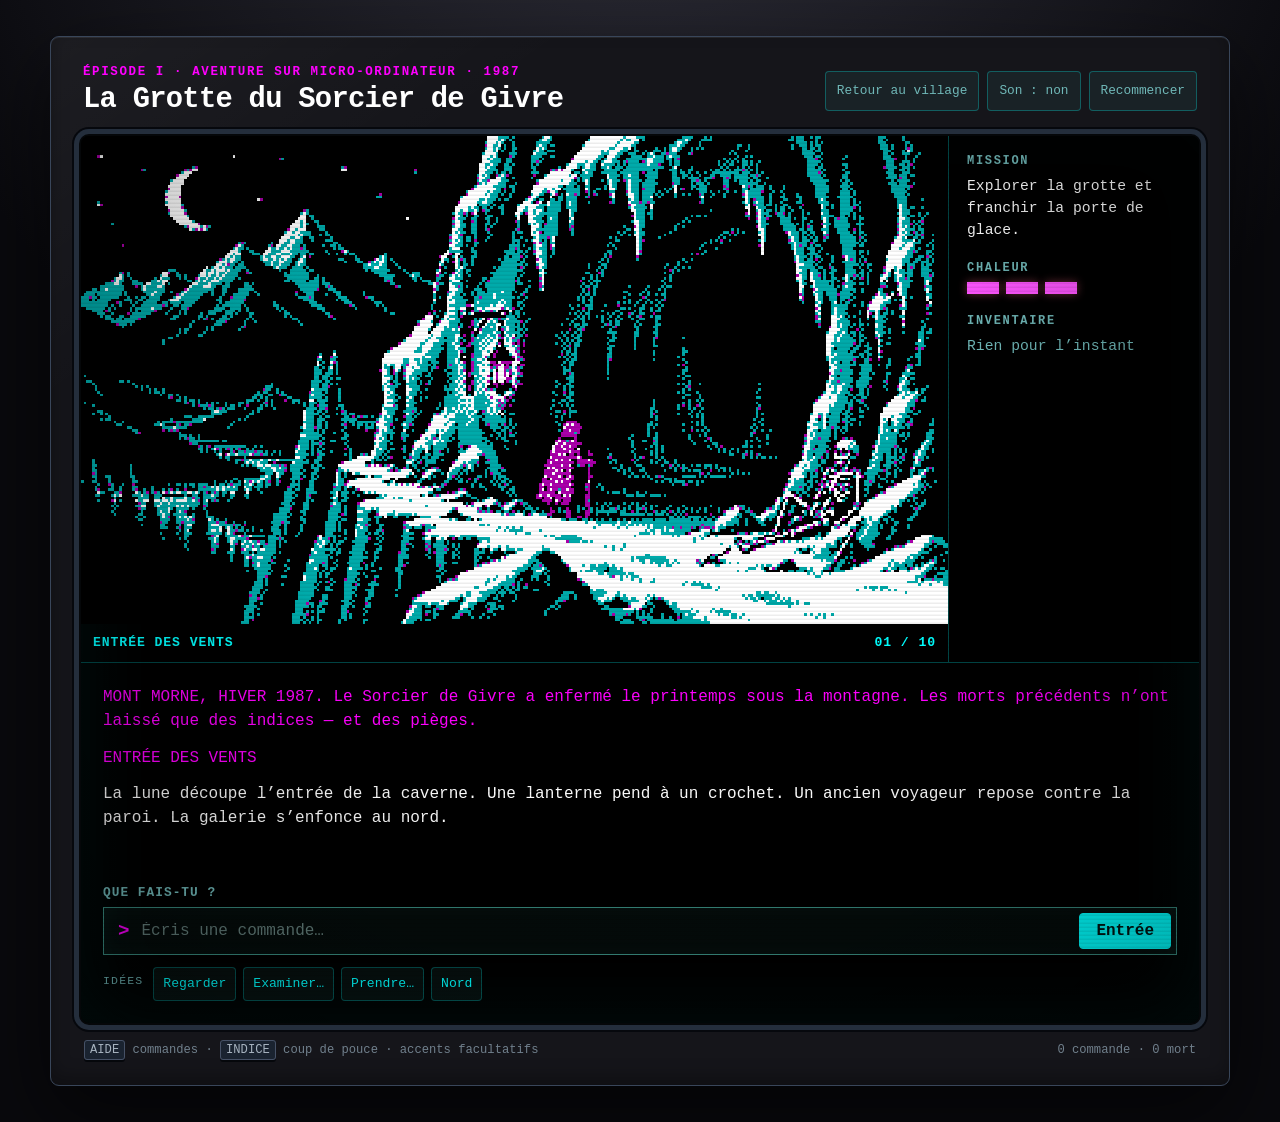
==== episode1.html @ ca0611a8 "deuxième aventure" ====
<!doctype html>
<html lang="fr">
  <head>
    <meta charset="utf-8" />
    <meta name="viewport" content="width=device-width, initial-scale=1" />
    <meta
      name="description"
      content="La Grotte du Sorcier de Givre, première aventure des Chroniques des Terres Obscures."
    />
    <meta name="theme-color" content="#070b12" />
    <title>La Grotte du Sorcier de Givre · Les Chroniques des Terres Obscures</title>
    <link rel="stylesheet" href="styles.css" />
  </head>
  <body>
    <main class="machine" aria-label="Jeu La Grotte du Sorcier de Givre">
      <header class="machine__header">
        <div>
          <p class="eyebrow">Épisode I · Aventure sur micro-ordinateur · 1987</p>
          <h1>La Grotte du Sorcier de Givre</h1>
        </div>
        <div class="header-actions">
          <a class="icon-button episode-link" href="index.html">Retour au village</a>
          <button class="icon-button" id="soundButton" type="button" aria-pressed="false">
            Son : non
          </button>
          <button class="icon-button" id="restartButton" type="button">Recommencer</button>
        </div>
      </header>

      <section class="screen" aria-label="Écran du jeu">
        <div class="screen__glow" aria-hidden="true"></div>
        <div class="screen__scanlines" aria-hidden="true"></div>

        <div class="game-grid">
          <section class="scene-panel" aria-label="Illustration du lieu">
            <canvas
              id="sceneCanvas"
              width="320"
              height="180"
              role="img"
              aria-label="La salle actuelle de la grotte"
            ></canvas>
            <div class="scene-caption">
              <span id="roomName">Entrée des vents</span>
              <span id="roomIndex">01 / 10</span>
            </div>
          </section>

          <aside class="status-panel" aria-label="État de l'aventure">
            <section>
              <h2>Mission</h2>
              <p id="objective">Trouver un passage vers le sorcier.</p>
            </section>
            <section>
              <h2>Chaleur</h2>
              <div id="warmth" class="warmth" aria-label="Chaleur : trois sur trois"></div>
            </section>
            <section>
              <h2>Inventaire</h2>
              <ul id="inventory" class="inventory-list">
                <li class="empty">Rien pour l'instant</li>
              </ul>
            </section>
          </aside>

          <section class="terminal-panel">
            <div id="gameLog" class="game-log" role="log" aria-live="polite"></div>

            <form id="commandForm" class="command-form" autocomplete="off">
              <label for="commandInput">Que fais-tu&nbsp;?</label>
              <div class="command-row">
                <span aria-hidden="true">&gt;</span>
                <input
                  id="commandInput"
                  name="command"
                  type="text"
                  inputmode="text"
                  autocapitalize="sentences"
                  enterkeyhint="send"
                  placeholder="Écris une commande…"
                  aria-describedby="commandHelp"
                />
                <button type="submit">Entrée</button>
              </div>
              <p id="commandHelp" class="sr-only">
                Par exemple : regarder, prendre la lanterne, aller au nord ou inventaire.
              </p>
            </form>

            <div class="suggestion-wrap">
              <span>Idées</span>
              <div id="suggestions" class="suggestions" aria-label="Commandes suggérées"></div>
            </div>
          </section>
        </div>
      </section>

      <footer class="machine__footer">
        <p><kbd>AIDE</kbd> commandes · <kbd>INDICE</kbd> coup de pouce · accents facultatifs</p>
        <p id="moveCounter">0 commande</p>
      </footer>
    </main>

    <dialog id="endingDialog" class="ending-dialog">
      <div class="ending-art" aria-hidden="true">✦</div>
      <p class="eyebrow">Aventure terminée</p>
      <h2>Le printemps revient</h2>
      <p id="endingText"></p>
      <button id="playAgainButton" type="button">Rejouer l’aventure</button>
    </dialog>

    <dialog id="deathDialog" class="ending-dialog death-dialog">
      <div class="death-rune" aria-hidden="true">☠</div>
      <p class="eyebrow">Vous êtes mort</p>
      <h2 id="deathTitle">La montagne vous a vaincu</h2>
      <p id="deathText"></p>
      <div class="dialog-actions">
        <button id="continueButton" type="button">Reprendre au dernier refuge</button>
        <button id="deathRestartButton" class="secondary-button" type="button">Tout recommencer</button>
      </div>
    </dialog>

    <script src="game.js"></script>
  </body>
</html>
---- styles.css ----
:root {
  color-scheme: dark;
  --ink: #ffffff;
  --muted: #70b8b8;
  --cyan: #00ffff;
  --amber: #ff00ff;
  --red: #ff55ff;
  --violet: #00ffff;
  --screen: #000000;
  --case: #15151a;
  --case-edge: #4a4a55;
  --panel: #000000;
  --line: rgba(0, 255, 255, 0.27);
  font-family: "Courier New", Courier, monospace;
}

* {
  box-sizing: border-box;
}

html {
  min-height: 100%;
  background: #09090d;
}

body {
  min-height: 100vh;
  margin: 0;
  padding: clamp(12px, 3vw, 36px);
  color: var(--ink);
  background:
    radial-gradient(circle at 50% -20%, #30303b 0, transparent 52%),
    #09090d;
}

button,
input {
  font: inherit;
}

button {
  color: inherit;
}

.episode-link {
  display: inline-flex;
  align-items: center;
  justify-content: center;
  text-decoration: none;
}

button:focus-visible,
input:focus-visible,
.episode-link:focus-visible {
  outline: 3px solid var(--amber);
  outline-offset: 3px;
}

.machine {
  width: min(1180px, 100%);
  margin: 0 auto;
  padding: clamp(14px, 2.4vw, 28px);
  border: 1px solid #39465a;
  border-radius: 9px;
  background:
    linear-gradient(145deg, rgba(255, 255, 255, 0.035), transparent 20%),
    var(--case);
  box-shadow:
    0 30px 80px rgba(0, 0, 0, 0.58),
    inset 0 1px 0 rgba(255, 255, 255, 0.08),
    inset 0 -8px 18px rgba(0, 0, 0, 0.3);
}

.machine__header,
.machine__footer,
.scene-caption,
.command-row,
.suggestion-wrap {
  display: flex;
  align-items: center;
}

.machine__header {
  justify-content: space-between;
  gap: 24px;
  padding: 0 4px 18px;
}

.eyebrow {
  margin: 0 0 5px;
  color: var(--amber);
  font-size: 0.78rem;
  font-weight: 700;
  letter-spacing: 0.13em;
  text-transform: uppercase;
}

h1 {
  margin: 0;
  font-size: clamp(1.15rem, 3vw, 1.8rem);
  line-height: 1.12;
  letter-spacing: -0.025em;
}

.header-actions {
  display: flex;
  flex: 0 0 auto;
  gap: 8px;
}

.icon-button,
.suggestions button,
.command-row button,
.ending-dialog button {
  border: 1px solid var(--line);
  border-radius: 4px;
  background: rgba(100, 245, 225, 0.06);
  cursor: pointer;
  transition: background 120ms ease, border-color 120ms ease, transform 80ms ease;
}

.icon-button {
  min-height: 40px;
  padding: 8px 11px;
  color: var(--muted);
  font-size: 0.8rem;
}

.icon-button:hover,
.suggestions button:hover,
.command-row button:hover,
.ending-dialog button:hover {
  border-color: var(--cyan);
  background: rgba(100, 245, 225, 0.14);
}

.icon-button:active,
.suggestions button:active,
.command-row button:active,
.ending-dialog button:active {
  transform: translateY(1px);
}

.screen {
  position: relative;
  overflow: hidden;
  border: 2px solid #050709;
  border-radius: 10px;
  background: var(--screen);
  box-shadow:
    inset 0 0 80px rgba(0, 170, 170, 0.1),
    0 0 0 5px #242e3c,
    0 0 0 7px #06080d;
}

.screen__glow,
.screen__scanlines {
  position: absolute;
  z-index: 5;
  inset: 0;
  pointer-events: none;
}

.screen__glow {
  background: radial-gradient(circle at 50% 40%, transparent 45%, rgba(0, 0, 0, 0.34) 100%);
}

.screen__scanlines {
  opacity: 0.16;
  background: repeating-linear-gradient(
    to bottom,
    transparent 0,
    transparent 2px,
    rgba(0, 0, 0, 0.45) 3px,
    rgba(0, 0, 0, 0.45) 4px
  );
}

.game-grid {
  display: grid;
  grid-template-columns: minmax(0, 1fr) 250px;
  grid-template-areas:
    "scene status"
    "terminal terminal";
}

.scene-panel {
  grid-area: scene;
  min-width: 0;
  border-right: 1px solid var(--line);
  border-bottom: 1px solid var(--line);
}

#sceneCanvas {
  display: block;
  width: 100%;
  aspect-ratio: 16 / 9;
  background: #020608;
  image-rendering: pixelated;
}

.scene-caption {
  justify-content: space-between;
  min-height: 38px;
  padding: 8px 12px;
  color: var(--cyan);
  font-size: 0.82rem;
  font-weight: 700;
  letter-spacing: 0.07em;
  text-transform: uppercase;
}

.status-panel {
  grid-area: status;
  display: grid;
  align-content: start;
  gap: 20px;
  padding: 18px;
  border-bottom: 1px solid var(--line);
  background: rgba(0, 0, 0, 0.86);
}

.status-panel section {
  min-width: 0;
}

.status-panel h2 {
  margin: 0 0 7px;
  color: var(--muted);
  font-size: 0.75rem;
  letter-spacing: 0.14em;
  text-transform: uppercase;
}

.status-panel p,
.inventory-list {
  margin: 0;
  font-size: 0.92rem;
  line-height: 1.5;
}

.inventory-list {
  display: flex;
  flex-wrap: wrap;
  gap: 7px;
  padding: 0;
  list-style: none;
}

.inventory-list li {
  padding: 4px 7px;
  border: 1px solid rgba(182, 156, 255, 0.35);
  color: var(--violet);
  background: rgba(182, 156, 255, 0.07);
}

.inventory-list li.empty {
  padding: 0;
  border: 0;
  color: var(--muted);
  background: none;
}

.warmth {
  display: flex;
  gap: 7px;
}

.warmth span {
  display: block;
  width: 32px;
  height: 12px;
  border: 1px solid var(--red);
  background: var(--red);
  box-shadow: 0 0 8px rgba(255, 102, 128, 0.45);
}

.warmth span.empty {
  background: transparent;
  box-shadow: none;
  opacity: 0.35;
}

.terminal-panel {
  grid-area: terminal;
  min-width: 0;
  padding: clamp(14px, 2.4vw, 22px);
}

.game-log {
  height: 200px;
  overflow-y: auto;
  padding: 0 8px 14px 0;
  scrollbar-color: rgba(100, 245, 225, 0.35) transparent;
}

.log-entry {
  margin: 0 0 12px;
  color: var(--ink);
  font-size: 1rem;
  line-height: 1.52;
}

.log-entry.system {
  color: var(--amber);
}

.log-entry.command {
  margin-bottom: 7px;
  color: var(--cyan);
  font-weight: 700;
}

.log-entry.danger {
  color: var(--red);
}

.log-entry.reward {
  color: var(--violet);
}

.command-form label {
  display: block;
  margin-bottom: 7px;
  color: var(--muted);
  font-size: 0.8rem;
  font-weight: 700;
  letter-spacing: 0.08em;
  text-transform: uppercase;
}

.command-row {
  gap: 10px;
  min-height: 48px;
  padding: 5px 5px 5px 14px;
  border: 1px solid rgba(100, 245, 225, 0.55);
  background: rgba(100, 245, 225, 0.045);
  box-shadow: inset 0 0 20px rgba(100, 245, 225, 0.035);
}

.command-row > span {
  color: var(--amber);
  font-size: 1.2rem;
  font-weight: 700;
}

.command-row input {
  min-width: 0;
  flex: 1;
  border: 0;
  outline: 0;
  color: var(--ink);
  background: transparent;
  font-size: 1rem;
}

.command-row input::placeholder {
  color: #617b78;
}

.command-row button {
  align-self: stretch;
  padding: 0 16px;
  border-color: var(--cyan);
  color: #001613;
  background: var(--cyan);
  font-weight: 800;
}

.command-row button:hover {
  color: var(--ink);
}

.suggestion-wrap {
  align-items: flex-start;
  gap: 10px;
  margin-top: 12px;
}

.suggestion-wrap > span {
  flex: 0 0 auto;
  padding-top: 7px;
  color: var(--muted);
  font-size: 0.72rem;
  letter-spacing: 0.1em;
  text-transform: uppercase;
}

.suggestions {
  display: flex;
  flex-wrap: wrap;
  gap: 7px;
}

.suggestions button {
  min-height: 34px;
  padding: 6px 9px;
  color: var(--cyan);
  font-size: 0.82rem;
}

.machine__footer {
  justify-content: space-between;
  gap: 18px;
  padding: 18px 5px 0;
  color: #71808d;
  font-size: 0.76rem;
}

.machine__footer p {
  margin: 0;
}

kbd {
  padding: 2px 5px;
  border: 1px solid #465166;
  border-radius: 3px;
  color: #a7b3bf;
  background: #1a2330;
  box-shadow: 0 2px 0 #05070b;
  font: inherit;
}

.ending-dialog {
  width: min(520px, calc(100% - 30px));
  padding: 34px;
  border: 1px solid var(--cyan);
  border-radius: 8px;
  color: var(--ink);
  background: #071014;
  box-shadow: 0 0 80px rgba(100, 245, 225, 0.2);
  text-align: center;
}

.ending-dialog::backdrop {
  background: rgba(0, 3, 7, 0.85);
  backdrop-filter: blur(4px);
}

.ending-dialog h2 {
  margin: 5px 0 12px;
  color: var(--cyan);
  font-size: clamp(1.6rem, 5vw, 2.3rem);
}

.ending-dialog p:not(.eyebrow) {
  margin: 0 auto 24px;
  line-height: 1.6;
}

.ending-dialog button {
  min-height: 46px;
  padding: 10px 16px;
  border-color: var(--cyan);
  color: #001613;
  background: var(--cyan);
  font-weight: 800;
}

.ending-art {
  color: var(--amber);
  font-size: 3.5rem;
  text-shadow: 0 0 20px var(--amber);
}

.death-dialog {
  border-color: var(--red);
  box-shadow: 0 0 80px rgba(255, 0, 255, 0.18);
}

.death-dialog h2,
.death-rune {
  color: var(--red);
}

.death-rune {
  font-size: 3.1rem;
  text-shadow: 0 0 18px var(--red);
}

.dialog-actions {
  display: flex;
  justify-content: center;
  gap: 10px;
  flex-wrap: wrap;
}

.ending-dialog .secondary-button {
  border-color: rgba(255, 255, 255, 0.35);
  color: var(--ink);
  background: transparent;
}

.screen.is-dead canvas {
  filter: contrast(1.5) hue-rotate(75deg);
}

.home-machine {
  max-width: 1050px;
}

.home-screen {
  padding-bottom: clamp(20px, 3vw, 34px);
}

.village-hero {
  position: relative;
  border-bottom: 1px solid var(--line);
}

.village-hero img {
  display: block;
  width: 100%;
  aspect-ratio: 16 / 9;
  object-fit: cover;
  image-rendering: pixelated;
}

.village-hero .scene-caption {
  border-top: 1px solid var(--line);
}

.village-content {
  display: grid;
  grid-template-columns: minmax(230px, 0.72fr) minmax(0, 1.6fr);
  gap: clamp(24px, 4vw, 46px);
  padding: clamp(24px, 4vw, 42px);
}

.village-content h2,
.quest-card h3 {
  margin: 0;
  color: var(--cyan);
}

.village-lore h2,
.quest-heading h2 {
  font-size: clamp(1.2rem, 2.4vw, 1.6rem);
  line-height: 1.25;
}

.village-lore > p:not(.eyebrow) {
  margin: 16px 0 0;
  color: #c6e7e7;
  font-size: 1rem;
  line-height: 1.65;
}

.quest-heading {
  margin-bottom: 16px;
}

.quest-grid {
  display: grid;
  grid-template-columns: repeat(2, minmax(0, 1fr));
  gap: 14px;
}

.quest-card {
  min-width: 0;
  overflow: hidden;
  border: 1px solid rgba(0, 255, 255, 0.34);
  border-radius: 4px;
  color: var(--ink);
  background: rgba(0, 255, 255, 0.035);
  text-decoration: none;
  transition: border-color 120ms ease, background 120ms ease, transform 80ms ease;
}

.quest-card:hover,
.quest-card:focus-visible {
  border-color: var(--cyan);
  background: rgba(0, 255, 255, 0.1);
}

.quest-card:focus-visible {
  outline: 3px solid var(--amber);
  outline-offset: 3px;
}

.quest-card:active {
  transform: translateY(1px);
}

.quest-card > img {
  display: block;
  width: 100%;
  aspect-ratio: 16 / 9;
  border-bottom: 1px solid var(--line);
  object-fit: cover;
  image-rendering: pixelated;
}

.quest-card__body {
  padding: 14px;
}

.quest-number {
  display: block;
  margin-bottom: 7px;
  color: var(--amber);
  font-size: 0.76rem;
  font-weight: 700;
  letter-spacing: 0.12em;
  text-transform: uppercase;
}

.quest-card h3 {
  font-size: 1rem;
  line-height: 1.35;
}

.quest-card p {
  margin: 10px 0 16px;
  color: #a9c9c9;
  font-size: 0.9rem;
  line-height: 1.5;
}

.quest-start {
  color: var(--cyan);
  font-size: 0.86rem;
  font-weight: 700;
}

.sr-only {
  position: absolute;
  width: 1px;
  height: 1px;
  padding: 0;
  margin: -1px;
  overflow: hidden;
  clip: rect(0, 0, 0, 0);
  white-space: nowrap;
  border: 0;
}

@media (max-width: 760px) {
  body {
    padding: 0;
    background: #070b12;
  }

  .machine {
    min-height: 100vh;
    padding: 14px;
    border: 0;
    border-radius: 0;
    box-shadow: none;
  }

  .machine__header {
    align-items: flex-start;
    padding-bottom: 13px;
  }

  .village-content {
    grid-template-columns: 1fr;
    gap: 28px;
    padding: 22px 16px 26px;
  }

  .quest-grid {
    grid-template-columns: 1fr;
  }

  .village-lore > p:not(.eyebrow) {
    font-size: 0.94rem;
  }

  .eyebrow {
    font-size: 0.68rem;
  }

  .header-actions {
    display: grid;
  }

  .icon-button {
    min-height: 34px;
    padding: 5px 7px;
    font-size: 0.72rem;
  }

  .game-grid {
    grid-template-columns: 1fr;
    grid-template-areas:
      "scene"
      "status"
      "terminal";
  }

  .scene-panel {
    border-right: 0;
  }

  .status-panel {
    grid-template-columns: 1.5fr 1fr;
    gap: 10px 18px;
    padding: 11px 13px;
  }

  .status-panel section:first-child {
    grid-row: span 2;
  }

  .status-panel h2 {
    margin-bottom: 4px;
  }

  .status-panel p,
  .inventory-list {
    font-size: 0.8rem;
  }

  .warmth span {
    width: 25px;
    height: 10px;
  }

  .terminal-panel {
    padding: 13px;
  }

  .game-log {
    height: 210px;
  }

  .log-entry {
    font-size: 0.94rem;
  }

  .suggestion-wrap {
    display: block;
  }

  .suggestion-wrap > span {
    display: block;
    margin-bottom: 7px;
    padding-top: 0;
  }

  .suggestions {
    flex-wrap: nowrap;
    overflow-x: auto;
    padding: 2px 2px 7px;
    scrollbar-width: thin;
  }

  .suggestions button {
    flex: 0 0 auto;
  }

  .machine__footer {
    padding-top: 13px;
  }

  .machine__footer p:first-child {
    display: none;
  }

  .machine__footer p:last-child {
    margin-left: auto;
  }
}

@media (prefers-reduced-motion: reduce) {
  *,
  *::before,
  *::after {
    scroll-behavior: auto !important;
    transition: none !important;
  }
}
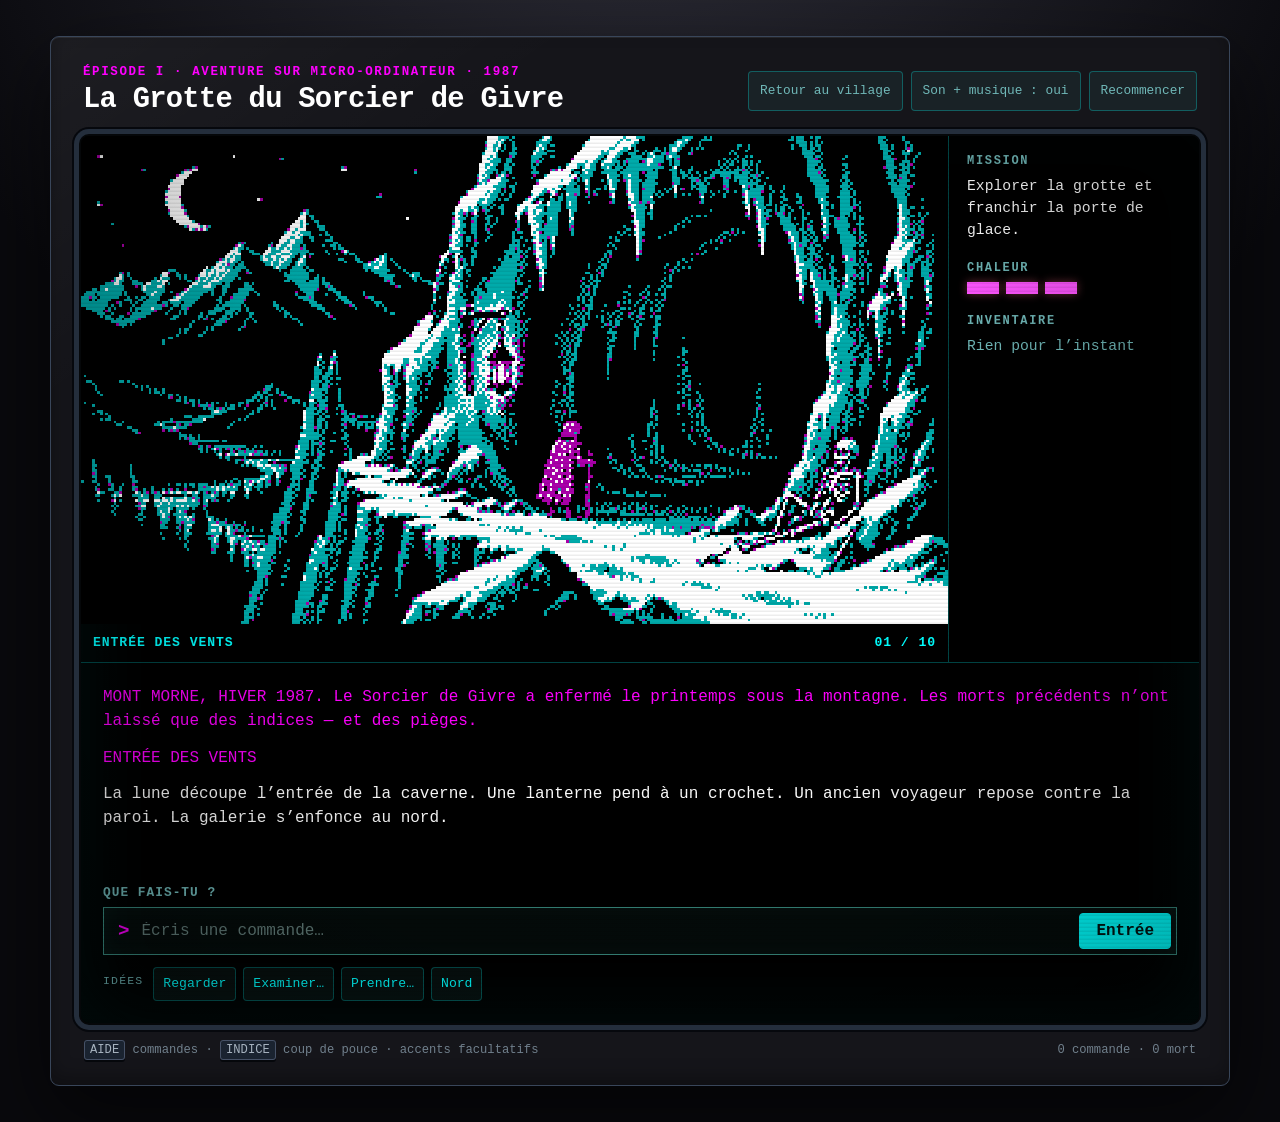
==== commit 6b3b75fc: "episode 3" ====
--- a/episode1.html
+++ b/episode1.html
@@ -20,8 +20,8 @@
         </div>
         <div class="header-actions">
           <a class="icon-button episode-link" href="index.html">Retour au village</a>
-          <button class="icon-button" id="soundButton" type="button" aria-pressed="false">
-            Son : non
+          <button class="icon-button" id="soundButton" type="button" aria-pressed="true">
+            Son + musique : oui
           </button>
           <button class="icon-button" id="restartButton" type="button">Recommencer</button>
         </div>
@@ -120,6 +120,7 @@
       </div>
     </dialog>
 
+    <script src="chronicles.js"></script>
     <script src="game.js"></script>
   </body>
 </html>
--- a/styles.css
+++ b/styles.css
@@ -582,13 +582,25 @@
   transform: translateY(1px);
 }
 
-.quest-card > img {
+.quest-card > img,
+.quest-card__image {
   display: block;
   width: 100%;
   aspect-ratio: 16 / 9;
   border-bottom: 1px solid var(--line);
   object-fit: cover;
   image-rendering: pixelated;
+}
+
+.quest-card__image {
+  background-repeat: no-repeat;
+  background-color: #000;
+}
+
+.e3-thumb {
+  background-image: url("assets/e3-forest-sheet.png");
+  background-position: 100% 100%;
+  background-size: 300% 300%;
 }
 
 .quest-card__body {
@@ -621,6 +633,31 @@
   color: var(--cyan);
   font-size: 0.86rem;
   font-weight: 700;
+}
+
+.legacy-panel {
+  margin-top: 18px;
+  padding: 16px;
+  border: 1px solid rgba(255, 0, 255, 0.3);
+  background: rgba(255, 0, 255, 0.035);
+}
+
+.legacy-panel h3 {
+  margin: 0 0 12px;
+  color: var(--cyan);
+  font-size: 1rem;
+}
+
+.legacy-panel > p:last-child {
+  margin: 12px 0 0;
+  color: #a9c9c9;
+  font-size: 0.82rem;
+  line-height: 1.5;
+}
+
+.inventory-list li.legacy-item {
+  border-color: rgba(255, 0, 255, 0.42);
+  color: var(--amber);
 }
 
 .sr-only {
